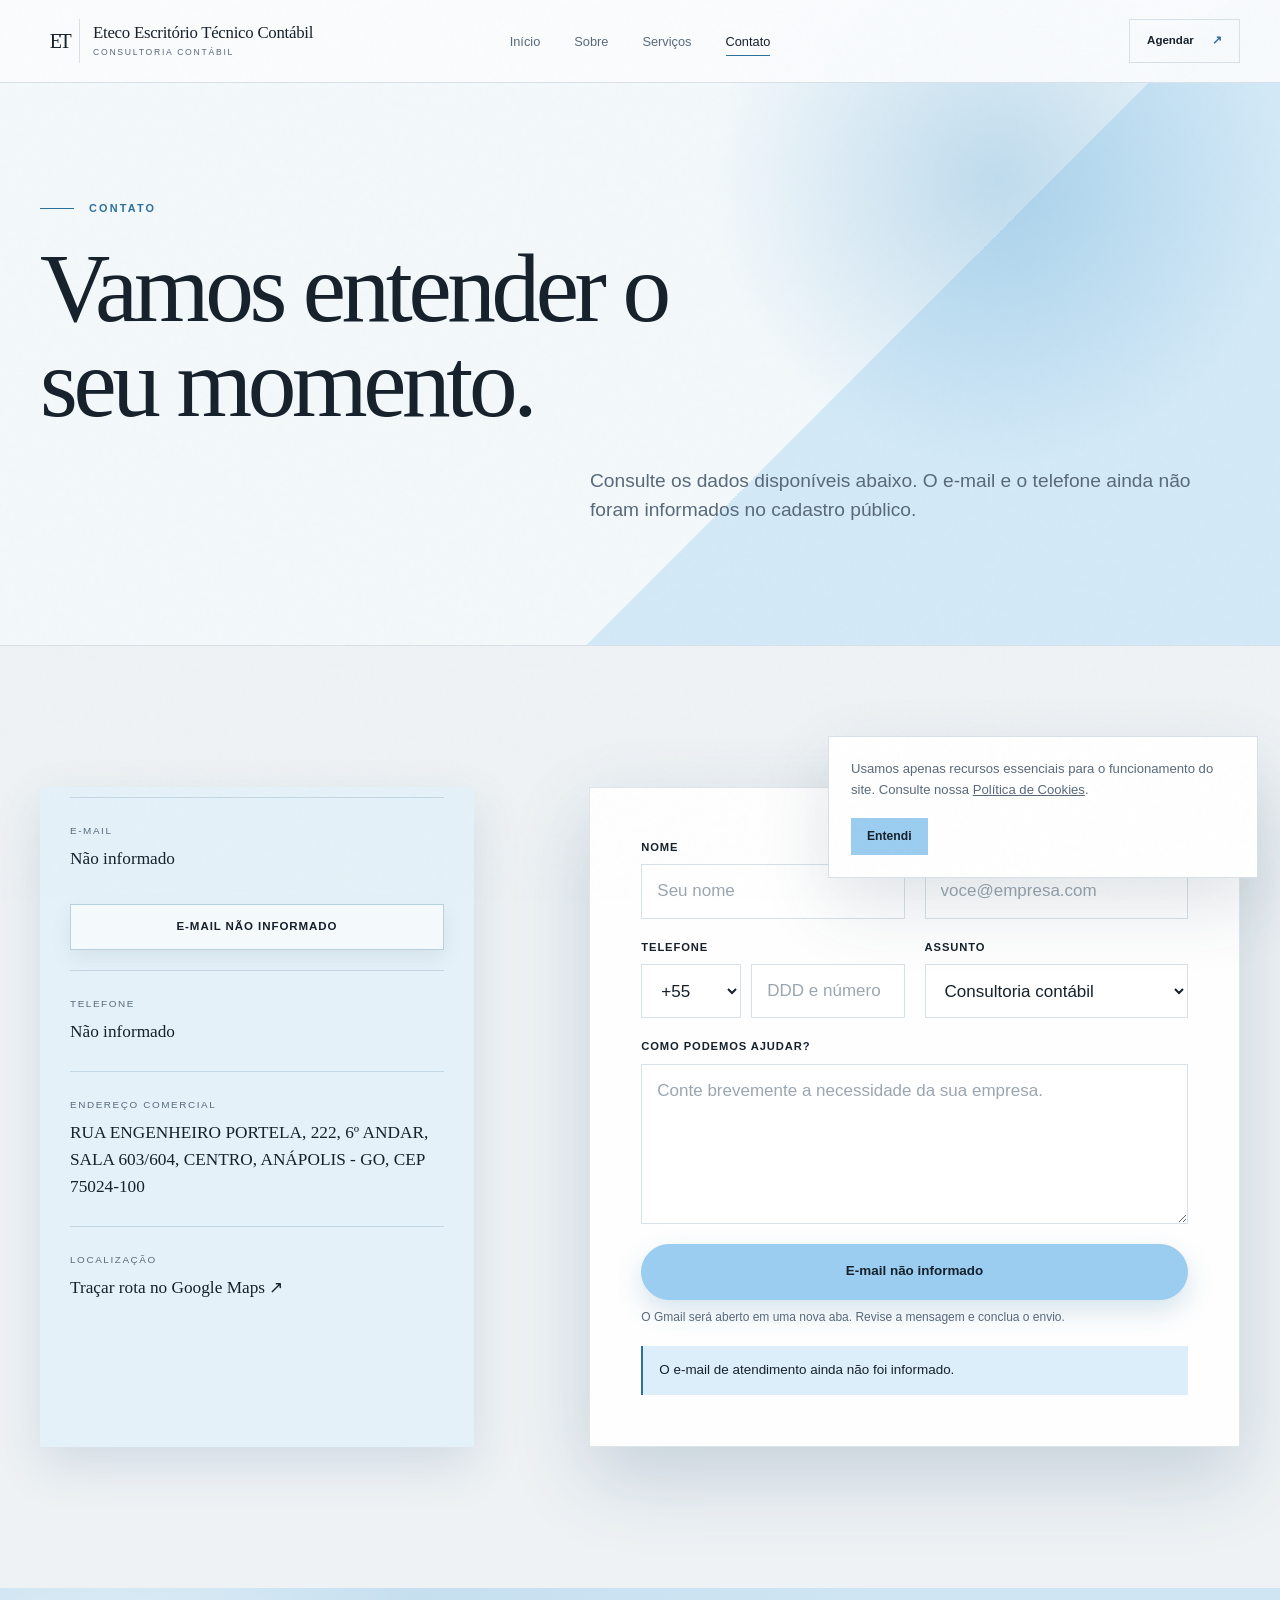
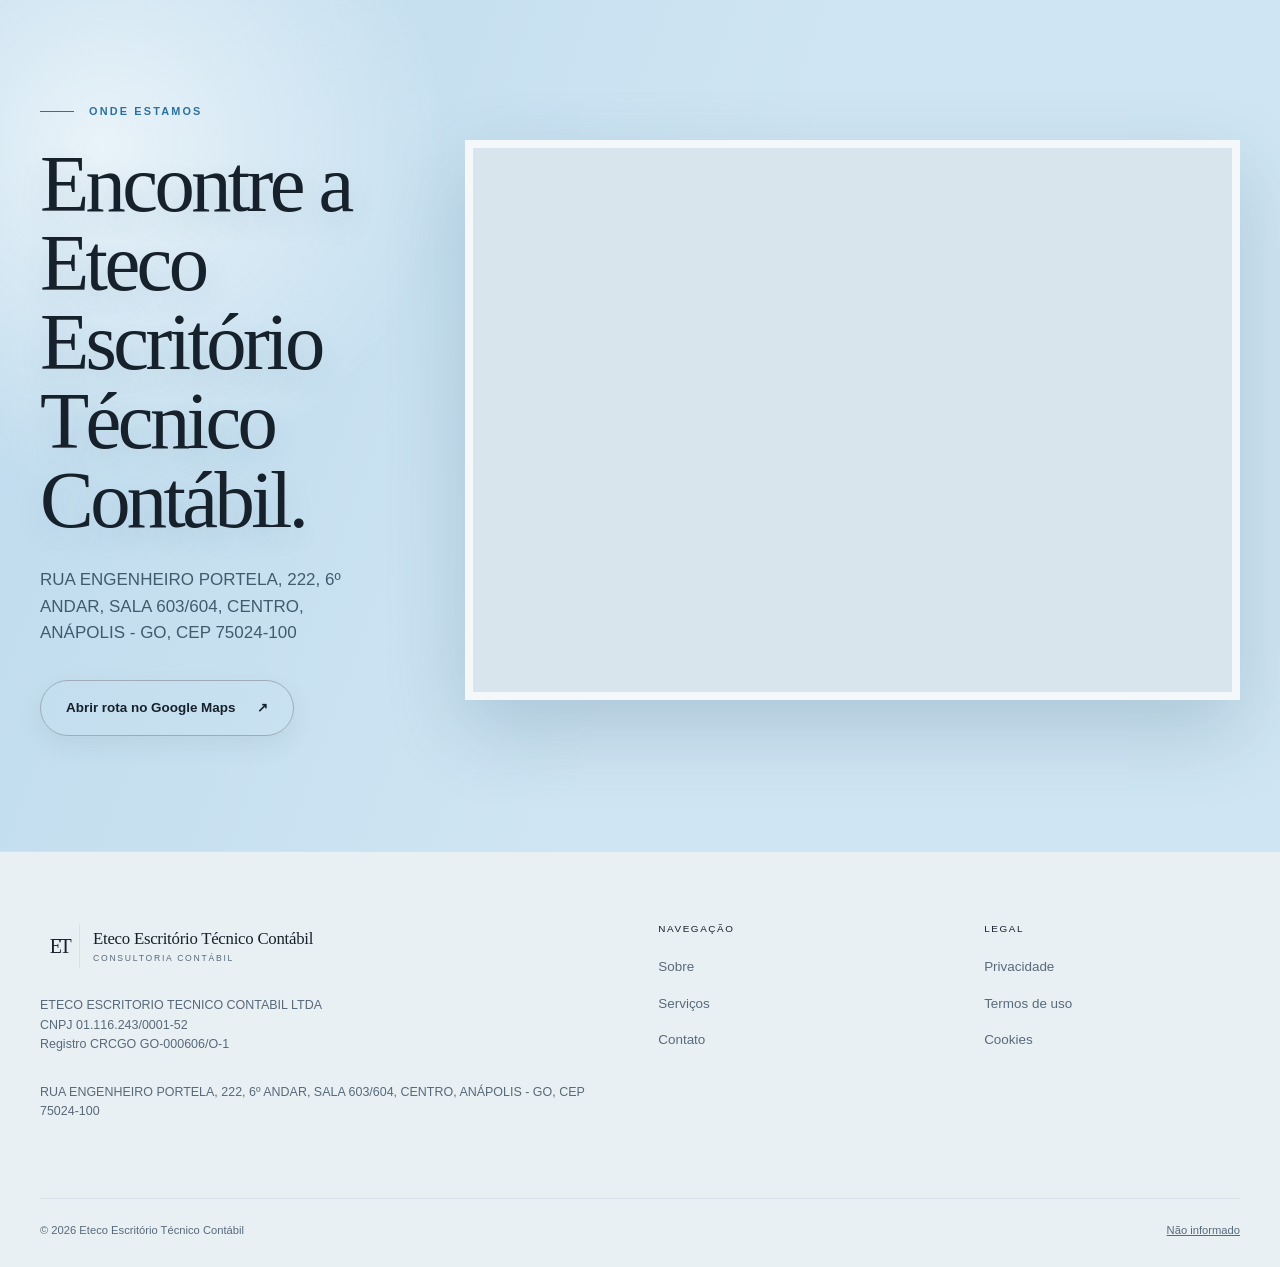
==== contato.html @ cec4b558 "Personaliza site para Eteco Escritorio Tecnico Contabil" ====
<!doctype html>
<html lang="pt-BR">
  <head>
    <meta charset="utf-8" />
    <meta name="viewport" content="width=device-width, initial-scale=1" />
    <meta
      name="description"
      content="Consulte os dados de contato da Eteco Escritório Técnico Contábil."
    />
    <meta name="theme-color" content="#f7f9fb" />
    <title>Contato | Eteco Escritório Técnico Contábil</title>
    <link rel="icon" href="assets/img/favicon.svg" type="image/svg+xml" />
    <link rel="stylesheet" href="assets/css/style.css" />
  </head>
  <body class="contact-page">
    <a class="skip-link" href="#conteudo">Ir para o conteúdo</a>
    <header class="site-header">
      <div class="wrap header-inner">
        <a
          class="brand"
          href="index.html"
          aria-label="ET Eteco Escritório Técnico Contábil, página inicial"
          ><span class="brand-mark" aria-hidden="true">ET</span
          ><span class="brand-copy"
            ><strong>Eteco Escritório Técnico Contábil</strong
            ><span>Consultoria contábil</span></span
          ></a
        ><button
          class="nav-toggle"
          type="button"
          data-nav-toggle
          aria-expanded="false"
          aria-controls="site-nav"
        >
          Menu
        </button>
        <nav
          class="site-nav"
          id="site-nav"
          data-nav-menu
          aria-label="Navegação principal"
        >
          <ul>
            <li><a href="index.html">Início</a></li>
            <li><a href="sobre.html">Sobre</a></li>
            <li><a href="servicos.html">Serviços</a></li>
            <li><a href="contato.html" aria-current="page">Contato</a></li>
          </ul>
        </nav>
        <a
          class="header-contact"
          data-company-href="mailto"
          href="contato.html"
          >Agendar <span>↗</span></a
        >
      </div>
    </header>
    <main id="conteudo">
      <section class="page-hero">
        <div class="wrap">
          <p class="kicker hero-reveal">Contato</p>
          <h1 class="hero-reveal">Vamos entender o seu momento.</h1>
          <p class="lede hero-reveal">
            Consulte os dados disponíveis abaixo. O e-mail e o telefone ainda
            não foram informados no cadastro público.
          </p>
        </div>
      </section>
      <section class="section">
        <div class="wrap contact-layout">
          <div class="contact-direct" data-reveal>
            <a
              data-company-href="mailto"
              href="contato.html"
              target="_blank"
              rel="noopener"
              ><small>E-mail</small
              ><strong data-company="contato.emailExibicao"
                >Não informado</strong
              ></a
            >
            <button class="contact-copy-button" type="button" data-copy-email>
              Copiar endereço de e-mail
            </button>
            <a data-company-href="tel" href="contato.html"
              ><small>Telefone</small
              ><strong data-company="contato.telefone"
                >Não informado</strong
              ></a
            >
            <address>
              <small>Endereço comercial</small
              ><strong data-company="endereco.completo"
                >RUA ENGENHEIRO PORTELA, 222, 6º ANDAR, SALA 603/604,
                CENTRO, ANÁPOLIS - GO, CEP 75024-100</strong
              >
            </address>
            <a data-company-href="maps" href="#" target="_blank" rel="noopener"
              ><small>Localização</small
              ><strong>Traçar rota no Google Maps ↗</strong></a
            >
          </div>
          <form class="contact-form" data-contact-form data-reveal>
            <div class="form-field">
              <label for="nome">Nome</label
              ><input
                id="nome"
                name="nome"
                type="text"
                autocomplete="name"
                placeholder="Seu nome"
                required
              />
            </div>
            <div class="form-field">
              <label for="email">E-mail</label
              ><input
                id="email"
                name="email"
                type="email"
                autocomplete="email"
                placeholder="voce@empresa.com"
                required
              />
            </div>
            <div class="form-field">
              <label for="telefone">Telefone</label>
              <div class="phone-field">
                <select id="codigo" name="codigo" aria-label="Código do país">
                  <option value="+55" selected>+55</option></select
                ><input
                  id="telefone"
                  name="telefone"
                  type="tel"
                  autocomplete="tel"
                  inputmode="tel"
                  placeholder="DDD e número"
                  required
                />
              </div>
            </div>
            <div class="form-field">
              <label for="assunto">Assunto</label
              ><select id="assunto" name="assunto">
                <option>Consultoria contábil</option>
                <option>Planejamento tributário</option>
                <option>Departamento pessoal</option>
                <option>Consultoria empresarial</option>
                <option>Outro assunto</option>
              </select>
            </div>
            <div class="form-field form-field--wide">
              <label for="mensagem">Como podemos ajudar?</label
              ><textarea
                id="mensagem"
                name="mensagem"
                placeholder="Conte brevemente a necessidade da sua empresa."
                required
              ></textarea>
            </div>
            <div class="form-field form-field--wide">
              <button class="button" type="submit">
                Preparar mensagem no Gmail <span aria-hidden="true">↗</span>
              </button>
              <p class="form-note">
                O Gmail será aberto em uma nova aba. Revise a mensagem e conclua
                o envio.
              </p>
            </div>
            <p class="form-status" data-form-status hidden></p>
          </form>
        </div>
      </section>
      <section
        class="contact-map-section color-reveal-section"
        aria-labelledby="map-title"
      >
        <span class="section-wash" aria-hidden="true"></span>
        <div class="wrap contact-map-grid">
          <div class="contact-map-copy" data-reveal>
            <p class="kicker">Onde estamos</p>
            <h2 id="map-title">Encontre a Eteco Escritório Técnico Contábil.</h2>
            <address data-company="endereco.completo">
              RUA ENGENHEIRO PORTELA, 222, 6º ANDAR, SALA 603/604,
              CENTRO, ANÁPOLIS - GO, CEP 75024-100
            </address>
            <a
              class="button button--ghost"
              data-company-href="maps"
              href="https://www.google.com/maps/search/?api=1&amp;query=RUA%20ENGENHEIRO%20PORTELA%20222%20ANAPOLIS%20GO"
              target="_blank"
              rel="noopener"
              >Abrir rota no Google Maps <span aria-hidden="true">↗</span></a
            >
          </div>
          <div class="contact-map-frame" data-reveal>
            <iframe
              data-company-map
              title="Mapa da localização da Eteco Escritório Técnico Contábil em Anápolis, Goiás"
              src="https://maps.google.com/maps?q=RUA%20ENGENHEIRO%20PORTELA%20222%206%20ANDAR%20SALA%20603%20604%20CENTRO%20ANAPOLIS%20GO%2075024-100&amp;t=&amp;z=16&amp;ie=UTF8&amp;iwloc=&amp;output=embed"
              loading="lazy"
              referrerpolicy="no-referrer-when-downgrade"
              allowfullscreen
            ></iframe>
          </div>
        </div>
      </section>
    </main>
    <footer class="site-footer">
      <div class="wrap">
        <div class="footer-grid">
          <div class="footer-brand">
            <a class="brand" href="index.html"
              ><span class="brand-mark" aria-hidden="true">ET</span
              ><span class="brand-copy"
                ><strong>Eteco Escritório Técnico Contábil</strong
                ><span>Consultoria contábil</span></span
              ></a
            >
            <p>
              <span data-company="razaoSocial"
                >ETECO ESCRITORIO TECNICO CONTABIL LTDA</span
              ><br />CNPJ <span data-company="cnpj">01.116.243/0001-52</span><br />
              Registro CRCGO
              <span data-company="registroCrcgo">GO-000606/O-1</span>
            </p>
            <p class="small" data-company="endereco.completo">
              RUA ENGENHEIRO PORTELA, 222, 6º ANDAR, SALA 603/604,
              CENTRO, ANÁPOLIS - GO, CEP 75024-100
            </p>
          </div>
          <div class="footer-col">
            <h2>Navegação</h2>
            <ul>
              <li><a href="sobre.html">Sobre</a></li>
              <li><a href="servicos.html">Serviços</a></li>
              <li><a href="contato.html">Contato</a></li>
            </ul>
          </div>
          <div class="footer-col">
            <h2>Legal</h2>
            <ul>
              <li><a href="privacidade.html">Privacidade</a></li>
              <li><a href="termos.html">Termos de uso</a></li>
              <li><a href="cookies.html">Cookies</a></li>
            </ul>
          </div>
        </div>
        <div class="footer-bottom">
          <span>© <span data-current-year>2026</span> Eteco Escritório Técnico Contábil</span
          ><a
            data-company-href="mailto"
            href="contato.html"
            data-company="contato.emailExibicao"
            >Não informado</a
          >
        </div>
      </div>
    </footer>
    <aside
      class="cookie-notice"
      data-cookie-notice
      role="status"
      aria-live="polite"
    >
      <p>
        Usamos apenas recursos essenciais para o funcionamento do site. Consulte
        nossa <a href="cookies.html">Política de Cookies</a>.
      </p>
      <button type="button" data-cookie-dismiss>Entendi</button>
    </aside>
    <script defer src="assets/js/company-data.js"></script>
    <script defer src="assets/js/main.js"></script>
  </body>
</html>
---- assets/css/style.css ----
:root {
  color-scheme: light;
  --ink: #16212c;
  --muted: #58697a;
  --bg: #fbfcfd;
  --surface: #f2f5f7;
  --surface-2: #e9eff3;
  --line: #d8e1e7;
  --blue: #9bcdf0;
  --blue-soft: #dceef9;
  --blue-deep: #2c709e;
  --header: rgba(251, 252, 253, 0.9);
  --shadow: rgba(39, 69, 91, 0.14);
  --shadow-soft: 0 18px 46px rgba(40, 82, 111, .14);
  --shadow-deep: 0 30px 75px rgba(35, 78, 108, .2);
  --serif: Georgia, "Times New Roman", serif;
  --sans: "Aptos", "Segoe UI", Helvetica, Arial, sans-serif;
  --max: 1380px;
  --ease: cubic-bezier(0.16, 1, 0.3, 1);
}

* { box-sizing: border-box; }
html { scroll-behavior: smooth; }
body { margin: 0; color: var(--ink); background: var(--bg); font-family: var(--sans); font-size: 17px; line-height: 1.55; -webkit-font-smoothing: antialiased; }
body::before { content: ""; position: fixed; inset: 0; z-index: 100; opacity: .018; pointer-events: none; background-image: url("data:image/svg+xml,%3Csvg viewBox='0 0 180 180' xmlns='http://www.w3.org/2000/svg'%3E%3Cfilter id='n'%3E%3CfeTurbulence type='fractalNoise' baseFrequency='.82' numOctaves='3' stitchTiles='stitchTiles'/%3E%3C/filter%3E%3Crect width='100%25' height='100%25' filter='url(%23n)'/%3E%3C/svg%3E"); }
a { color: inherit; }
img { display: block; width: 100%; }
button, input, textarea, select { font: inherit; }
button, a { -webkit-tap-highlight-color: transparent; }
:focus-visible { outline: 3px solid var(--blue-deep); outline-offset: 4px; }
::selection { color: var(--ink); background: var(--blue); }
.skip-link { position: fixed; top: 8px; left: 8px; z-index: 200; padding: 10px 14px; background: var(--blue); transform: translateY(-160%); }
.skip-link:focus { transform: translateY(0); }
.wrap { width: min(calc(100% - 80px), var(--max)); margin-inline: auto; }
.section { padding: clamp(100px, 11vw, 180px) 0; }
.section--compact { padding: clamp(68px, 8vw, 116px) 0; }
.section--surface { background: var(--surface); }
.section--line { border-top: 1px solid var(--line); }
.mono { font-family: "Cascadia Mono", Consolas, monospace; }
.small { color: var(--muted); font-size: .84rem; }
h1, h2, h3, p { margin-top: 0; }
h1, h2, h3 { line-height: .98; letter-spacing: -.045em; }
h1 { margin-bottom: 0; font-size: clamp(3.8rem, 7.6vw, 8.5rem); font-weight: 480; }
h2 { margin-bottom: 28px; font-size: clamp(3rem, 6.3vw, 7rem); font-weight: 470; }
h3 { margin-bottom: 14px; font-size: clamp(1.5rem, 2.4vw, 2.5rem); font-weight: 500; }
h1 em, h2 em { color: var(--blue-deep); font-family: var(--serif); font-weight: 400; }
.lede { max-width: 650px; color: var(--muted); font-size: clamp(1.08rem, 1.5vw, 1.34rem); }
.kicker { display: flex; gap: 15px; align-items: center; margin: 0 0 24px; color: var(--blue-deep); font-size: .68rem; font-weight: 700; letter-spacing: .2em; text-transform: uppercase; }
.kicker::before { content: ""; width: 34px; height: 1px; background: currentColor; }
.text-link { display: inline-flex; gap: 24px; align-items: center; padding-bottom: 6px; border-bottom: 1px solid var(--ink); font-size: .78rem; font-weight: 700; letter-spacing: .08em; text-decoration: none; text-transform: uppercase; }
.text-link span { color: var(--blue-deep); transition: transform .35s var(--ease); }
.text-link:hover span { transform: translateX(6px); }

.site-header { position: fixed; inset: 0 0 auto; z-index: 50; border-bottom: 1px solid var(--line); background: var(--header); backdrop-filter: blur(18px) saturate(140%); -webkit-backdrop-filter: blur(18px) saturate(140%); }
.header-inner { display: grid; grid-template-columns: 1fr auto 1fr; align-items: center; min-height: 82px; }
.brand { display: inline-flex; gap: 13px; align-items: center; width: max-content; text-decoration: none; }
.brand-mark { display: grid; width: 40px; height: 44px; place-items: center; border-right: 1px solid var(--line); color: var(--ink); font-family: var(--serif); font-size: 1.25rem; letter-spacing: -.12em; }
.brand-copy { display: grid; line-height: 1; }
.brand-copy strong { font-family: var(--serif); font-size: 1.05rem; font-weight: 500; letter-spacing: -.015em; }
.brand-copy span { margin-top: 6px; color: var(--muted); font-size: .54rem; letter-spacing: .2em; text-transform: uppercase; }
.site-nav ul { display: flex; gap: 34px; margin: 0; padding: 0; list-style: none; }
.site-nav a { position: relative; padding: 10px 0; color: var(--muted); font-size: .8rem; text-decoration: none; }
.site-nav a::after { content: ""; position: absolute; inset: auto 0 3px; height: 1px; background: var(--blue-deep); transform: scaleX(0); transform-origin: left; transition: transform .35s var(--ease); }
.site-nav a:hover, .site-nav a[aria-current="page"] { color: var(--ink); }
.site-nav a:hover::after, .site-nav a[aria-current="page"]::after { transform: scaleX(1); }
.header-contact { justify-self: end; padding: 12px 17px; border: 1px solid var(--line); font-size: .72rem; font-weight: 700; text-decoration: none; transition: border-color .3s var(--ease), background .3s var(--ease); }
.header-contact:hover { border-color: var(--blue-deep); background: var(--blue-soft); }
.header-contact span { margin-left: 15px; color: var(--blue-deep); }
.nav-toggle { display: none; color: var(--ink); border: 0; background: transparent; }

.button-row, .contact-banner-actions { display: flex; flex-wrap: wrap; gap: 12px; align-items: center; margin-top: 34px; }
.button { display: inline-flex; gap: 22px; align-items: center; justify-content: center; min-height: 56px; padding: 14px 25px; color: var(--ink); border: 1px solid var(--blue); border-radius: 999px; background: var(--blue); box-shadow: 0 11px 27px rgba(52, 123, 169, .2); font-size: .84rem; font-weight: 700; text-decoration: none; transition: transform .3s var(--ease), box-shadow .3s var(--ease), background .3s var(--ease); }
.button:hover { transform: translateY(-3px); box-shadow: 0 20px 44px rgba(45, 112, 157, .27); }
.button:active { transform: translateY(1px); }
.button--ghost { border-color: #9facb8; background: transparent; }
.button--ghost { box-shadow: 0 10px 25px rgba(46, 76, 96, .08); }
.button--ghost:hover { background: #fff; box-shadow: 0 16px 34px rgba(46, 76, 96, .12); }

.home-hero { min-height: 100svh; overflow: hidden; padding: 150px 0 0; background: linear-gradient(135deg, #fff 0 72%, #eef5f9 72%); }
.hero-top { display: grid; grid-template-columns: minmax(0, 1.55fr) minmax(260px, .45fr); gap: 70px; align-items: end; padding-bottom: 64px; }
.hero-copy h1 { max-width: 11ch; }
.hero-summary { max-width: 390px; padding: 0 0 12px 32px; border-left: 1px solid var(--line); }
.hero-summary p { margin-bottom: 28px; color: var(--muted); }
.hero-frame { position: relative; width: calc(100% - 80px); height: min(48vw, 640px); min-height: 430px; margin: 0 auto; overflow: hidden; transform-origin: center top; }
.hero-frame::after { content: ""; position: absolute; inset: 0; background: linear-gradient(180deg, transparent 65%, rgba(13, 31, 43, .34)); }
.hero-media { height: 100%; object-fit: cover; object-position: center 47%; filter: saturate(.65) contrast(.98) brightness(1.04); }
.hero-frame-label { position: absolute; inset: auto 35px 28px; z-index: 2; display: flex; justify-content: space-between; color: white; font-size: .64rem; font-weight: 700; letter-spacing: .18em; text-transform: uppercase; }

.statement { position: relative; min-height: 100svh; overflow: hidden; display: flex; align-items: center; }
.statement-grid { display: grid; grid-template-columns: 130px minmax(0, 1fr); }
.section-number { color: var(--muted); font-size: .68rem; letter-spacing: .14em; }
.statement-copy { position: relative; z-index: 2; }
.statement-copy h2 { max-width: 12ch; }
.statement-detail { display: grid; grid-template-columns: 1fr auto; gap: 60px; align-items: end; max-width: 820px; margin: 60px 0 0 auto; }
.statement-detail p { max-width: 480px; margin: 0; color: var(--muted); }
.statement-orbit { position: absolute; top: 50%; left: 52%; width: min(70vw, 960px); aspect-ratio: 1; border: 1px solid rgba(122, 179, 217, .2); border-radius: 50%; transform: translate(-50%, -50%); }
.statement-orbit::before, .statement-orbit::after, .statement-orbit span { content: ""; position: absolute; border: 1px solid rgba(122, 179, 217, .16); border-radius: 50%; }
.statement-orbit::before { inset: 13%; }
.statement-orbit::after { inset: 30%; }
.statement-orbit span:first-child { inset: 45% -10% 45%; border-radius: 0; border-width: 1px 0 0; }
.statement-orbit span:last-child { inset: -10% 50% -10%; border-radius: 0; border-width: 0 0 0 1px; }

.services-stage { min-height: 100svh; padding: clamp(100px, 10vw, 150px) 0; overflow: hidden; border-block: 1px solid var(--line); background: var(--surface); }
.services-heading { display: grid; grid-template-columns: 1fr 430px; gap: 60px; align-items: end; margin-bottom: 74px; }
.services-heading h2 { margin: 0; }
.services-heading > p { margin: 0; color: var(--muted); }
.services-composition { display: grid; grid-template-columns: minmax(260px, .8fr) minmax(320px, 1.05fr) minmax(260px, .75fr); min-height: 590px; border-block: 1px solid var(--line); }
.service-names { display: grid; margin: 0; padding: 0; list-style: none; }
.service-names li { display: grid; }
.service-name { display: grid; grid-template-columns: 42px 1fr; gap: 18px; align-items: center; padding: 20px 24px 20px 0; color: var(--muted); border: 0; border-bottom: 1px solid var(--line); background: transparent; text-align: left; cursor: pointer; transition: color .3s var(--ease), padding-left .3s var(--ease); }
.service-names li:last-child .service-name { border-bottom: 0; }
.service-name span { font-family: "Cascadia Mono", monospace; font-size: .65rem; }
.service-name.is-active { padding-left: 12px; color: var(--ink); font-family: var(--serif); font-size: clamp(1.2rem, 1.8vw, 1.7rem); }
.service-name.is-active span { color: var(--blue-deep); font-family: var(--sans); }
.services-photo { margin: 0; overflow: hidden; }
.services-photo img { height: 100%; object-fit: cover; filter: saturate(.58) brightness(1.06); transition: transform .9s var(--ease), opacity .35s ease; }
.service-panel { display: flex; flex-direction: column; justify-content: end; padding: 50px 0 42px 50px; }
.service-panel .mono { color: var(--blue-deep); font-size: .68rem; letter-spacing: .14em; }
.service-panel h3 { font-family: var(--serif); font-weight: 400; }
.service-panel > p:not(.mono) { max-width: 35ch; color: var(--muted); }
.service-panel .text-link { align-self: start; margin-top: 38px; }

.process { min-height: 1100px; overflow: hidden; background: #f8fafb; }
.process-grid { display: grid; grid-template-columns: .7fr 1.3fr; gap: 7vw; align-items: start; }
.process-copy { position: sticky; top: 150px; }
.process-copy h2 { max-width: 9ch; }
.process-points { display: flex; gap: 12px; flex-wrap: wrap; margin: 42px 0 0; padding: 0; list-style: none; }
.process-points li { padding: 9px 14px; border: 1px solid var(--line); color: var(--muted); font-size: .72rem; letter-spacing: .1em; text-transform: uppercase; }
.document-stack { position: relative; min-height: 800px; padding-top: 50px; perspective: 1400px; }
.document-card { position: absolute; left: 0; width: 100%; min-height: 360px; display: grid; grid-template-columns: 150px 1fr; gap: 30px; padding: 48px; border: 1px solid #d2dce3; background: rgba(255,255,255,.96); box-shadow: 0 30px 60px rgba(43, 72, 91, .12); transform-origin: center top; }
.document-card:nth-child(1) { top: 40px; transform: translateY(0) scale(.92); }
.document-card:nth-child(2) { top: 210px; transform: translateY(0) scale(.96); }
.document-card:nth-child(3) { top: 390px; }
.document-card::after { content: ""; position: absolute; inset: auto 0 0; height: 90px; background: linear-gradient(165deg, transparent 0 25%, var(--blue-soft) 26% 100%); opacity: .58; }
.document-number { position: relative; z-index: 1; color: #86bce0; font-family: var(--serif); font-size: clamp(4.7rem, 8vw, 8rem); line-height: .85; }
.document-card > div { position: relative; z-index: 1; }
.document-card .kicker { margin-bottom: 16px; }
.document-card h3 { font-family: var(--serif); font-size: clamp(2rem, 3.5vw, 3.6rem); font-weight: 400; }
.document-card p:last-child { max-width: 47ch; color: var(--muted); }

.trust { display: grid; grid-template-columns: minmax(420px, .95fr) minmax(560px, 1.05fr); padding: 0; border-block: 1px solid var(--line); }
.trust-visual { position: relative; min-height: 820px; overflow: hidden; }
.trust-visual img { position: absolute; inset: -5% 0; height: 110%; object-fit: cover; filter: saturate(.56) brightness(1.08); }
.trust-visual::after { content: ""; position: absolute; inset: 0; background: linear-gradient(90deg, rgba(226,236,242,.35), transparent); }
.trust-visual > span { position: absolute; top: 80px; left: 55px; z-index: 2; max-width: 14ch; font-family: var(--serif); font-size: 1.25rem; }
.trust-content { display: flex; flex-direction: column; justify-content: center; padding: 85px clamp(50px, 7vw, 110px); }
.trust-rule { display: flex; gap: 30px; align-items: center; margin-bottom: 90px; color: var(--muted); font-size: .63rem; letter-spacing: .18em; text-transform: uppercase; }
.trust-rule::before { content: ""; flex: 1; order: 2; height: 1px; background: var(--line); }
.trust-rule span:last-child { order: 3; }
.trust-content h2 { max-width: 12ch; font-size: clamp(3rem, 5.6vw, 6.4rem); }
.trust-pillars { display: grid; grid-template-columns: 1fr 1fr; margin-top: 42px; border-block: 1px solid var(--line); }
.trust-pillars > div { display: grid; grid-template-columns: 48px 1fr; padding: 24px 16px 24px 0; }
.trust-pillars > div + div { padding-left: 28px; border-left: 1px solid var(--line); }
.pillar-icon { grid-row: 1 / 3; color: var(--blue-deep); font-size: 1.7rem; }
.trust-pillars strong { font-family: var(--serif); font-weight: 400; }
.trust-pillars small { color: var(--muted); font-size: .6rem; letter-spacing: .14em; text-transform: uppercase; }
.trust-identity { grid-column: 1 / -1; display: grid; grid-template-columns: 1.5fr .7fr .6fr; border-top: 1px solid var(--line); }
.trust-identity > div { min-height: 120px; padding: 28px 40px; border-right: 1px solid var(--line); }
.trust-identity > div:last-child { border-right: 0; }
.trust-identity small { display: block; margin-bottom: 9px; color: var(--muted); font-size: .6rem; letter-spacing: .16em; text-transform: uppercase; }
.trust-identity strong { display: block; font-size: .85rem; font-weight: 550; }

.contact-banner { position: relative; min-height: 780px; display: flex; align-items: center; overflow: hidden; }
.contact-banner-inner { position: relative; z-index: 2; }
.contact-banner-inner > div { width: 62%; }
.contact-banner h2 { max-width: 12ch; }
.contact-shape { position: absolute; inset: 0 0 0 55%; background: var(--blue); clip-path: polygon(28% 0, 100% 0, 100% 100%, 0 100%, 22% 58%, 0 42%); }
.contact-shape span { position: absolute; top: 40%; left: 42%; color: rgba(22,33,44,.58); font-size: .68rem; line-height: 2; letter-spacing: .22em; text-transform: uppercase; }

.page-hero { padding: 200px 0 120px; border-bottom: 1px solid var(--line); background: radial-gradient(circle at 82% 24%, rgba(115,184,226,.34), transparent 28%), linear-gradient(135deg, #f8fbfd 0 68%, #d9edf9 68%); }
.page-hero h1 { max-width: 13ch; font-family: var(--serif); font-weight: 400; }
.page-hero .lede { margin: 34px 0 0 auto; }
.page-grid { display: grid; grid-template-columns: .55fr 1.45fr; gap: clamp(60px, 10vw, 150px); }
.page-aside { color: var(--muted); }
.page-aside p { position: sticky; top: 120px; font-size: .68rem; letter-spacing: .18em; text-transform: uppercase; }
.editorial-grid { display: grid; grid-template-columns: .88fr 1.12fr; gap: clamp(50px, 8vw, 120px); align-items: center; }
.editorial-grid--reverse { grid-template-columns: 1.12fr .88fr; }
.editorial-copy { max-width: 620px; }
.editorial-copy h2 { font-family: var(--serif); font-weight: 400; }
.editorial-media { position: relative; min-height: 650px; margin: 0; overflow: hidden; box-shadow: var(--shadow-deep); }
.editorial-media img { position: absolute; inset: -5% 0; height: 110%; object-fit: cover; filter: saturate(.55) brightness(1.05); }
.quote-line { max-width: 25ch; margin: 40px 0 0; padding-left: 22px; border-left: 2px solid var(--blue); font-family: var(--serif); font-size: 1.2rem; }
.method-header { max-width: 780px; margin-bottom: 64px; }
.method-header h2 { font-family: var(--serif); font-weight: 400; }
.method-grid { display: grid; grid-template-columns: 1.2fr .9fr 1fr; gap: 1px; background: var(--line); border: 1px solid var(--line); }
.method-item { min-height: 380px; padding: 36px; background: var(--bg); }
.method-item:nth-child(2) { transform: translateY(44px); }
.method-item:nth-child(3) { transform: translateY(88px); }
.method-item .mono { display: block; margin-bottom: 110px; color: var(--blue-deep); font-size: .7rem; }
.method-item h3 { font-family: var(--serif); font-weight: 400; }
.method-item p { color: var(--muted); }
.value-list { margin-top: 42px; }
.value-item { display: grid; grid-template-columns: 44px 1fr; gap: 20px; padding: 25px 0; border-top: 1px solid var(--line); }
.value-item:last-child { border-bottom: 1px solid var(--line); }
.value-item .mono { color: var(--blue-deep); font-size: .7rem; }
.value-item h3 { margin-bottom: 7px; font-family: var(--serif); font-size: 1.25rem; font-weight: 400; }
.value-item p { margin: 0; color: var(--muted); }
.prose { max-width: 820px; }
.prose h2 { max-width: 18ch; margin: 70px 0 20px; font-family: var(--serif); font-size: clamp(2rem, 3.4vw, 3.8rem); font-weight: 400; }
.prose h2:first-child { margin-top: 0; }
.prose h3 { margin-top: 38px; font-size: 1.2rem; }
.prose p, .prose li { color: var(--muted); }
.prose a { color: var(--ink); text-decoration-color: var(--blue-deep); text-underline-offset: 4px; }
.prose ul { padding-left: 20px; }
.service-detail-grid { display: grid; grid-template-columns: repeat(2, 1fr); gap: 1px; border: 1px solid var(--line); background: var(--line); }
.service-detail { min-height: 370px; padding: 42px; background: var(--bg); }
.service-detail h2 { max-width: 14ch; font-family: var(--serif); font-size: clamp(2rem, 3.4vw, 3.8rem); font-weight: 400; }
.service-detail p { color: var(--muted); }
.contact-layout { display: grid; grid-template-columns: .8fr 1.2fr; gap: clamp(50px, 9vw, 120px); }
.contact-direct { display: grid; align-content: start; padding: 10px 30px; background: #e5f1f8; box-shadow: var(--shadow-soft); }
.contact-direct a, .contact-direct address { display: block; padding: 25px 0; border-top: 1px solid rgba(64,112,143,.2); font-style: normal; text-decoration: none; }
.contact-direct small { display: block; margin-bottom: 8px; color: var(--muted); font-size: .62rem; letter-spacing: .16em; text-transform: uppercase; }
.contact-direct strong { font-family: var(--serif); font-size: 1.08rem; font-weight: 400; }
.contact-form { display: grid; grid-template-columns: repeat(2, 1fr); gap: 20px; padding: clamp(28px, 4vw, 54px); border: 1px solid rgba(75,119,148,.18); background: rgba(255,255,255,.92); box-shadow: var(--shadow-deep); }
.form-field { display: grid; gap: 8px; }
.form-field--wide { grid-column: 1 / -1; }
.form-field label { font-size: .7rem; font-weight: 700; letter-spacing: .08em; text-transform: uppercase; }
.form-field input, .form-field select, .form-field textarea { width: 100%; min-height: 54px; padding: 13px 15px; color: var(--ink); border: 1px solid var(--line); border-radius: 0; background: #fff; }
.form-field textarea { min-height: 160px; resize: vertical; }
.form-field input::placeholder, .form-field textarea::placeholder { color: #9aa6b0; }
.phone-field { display: grid; grid-template-columns: 100px 1fr; gap: 10px; }
.form-note { margin: 0; color: var(--muted); font-size: .75rem; }
.form-status { grid-column: 1 / -1; margin: 0; padding: 14px 16px; border-left: 2px solid var(--blue-deep); background: var(--blue-soft); font-size: .84rem; }

.site-footer { padding: 72px 0 28px; border-top: 1px solid var(--line); background: #e9f0f4; }
.footer-grid { display: grid; grid-template-columns: 1.5fr .7fr .7fr; gap: 70px; }
.footer-brand { max-width: 560px; }
.footer-brand p { margin-top: 28px; color: var(--muted); font-size: .78rem; }
.footer-col h2 { margin-bottom: 19px; font-family: var(--sans); font-size: .62rem; letter-spacing: .16em; text-transform: uppercase; }
.footer-col ul { display: grid; gap: 10px; margin: 0; padding: 0; list-style: none; }
.footer-col a { color: var(--muted); font-size: .84rem; text-decoration: none; }
.footer-col a:hover { color: var(--blue-deep); }
.footer-bottom { display: flex; gap: 30px; justify-content: space-between; margin-top: 64px; padding-top: 23px; border-top: 1px solid var(--line); color: var(--muted); font-size: .7rem; }
.cookie-notice { position: fixed; right: 22px; bottom: 22px; z-index: 60; display: grid; width: min(430px, calc(100% - 44px)); gap: 18px; padding: 22px; border: 1px solid var(--line); background: white; box-shadow: 0 28px 70px var(--shadow); opacity: 0; pointer-events: none; transform: translateY(24px); transition: opacity .45s var(--ease), transform .45s var(--ease); }
.cookie-notice.is-visible { opacity: 1; pointer-events: auto; transform: translateY(0); }
.cookie-notice p { margin: 0; color: var(--muted); font-size: .82rem; }
.cookie-notice button { justify-self: start; padding: 9px 16px; color: var(--ink); border: 0; background: var(--blue); font-size: .76rem; font-weight: 700; cursor: pointer; }

@media (max-width: 1050px) {
  .wrap { width: min(calc(100% - 48px), var(--max)); }
  .hero-frame { width: calc(100% - 48px); }
  .services-composition { grid-template-columns: .75fr 1fr; }
  .service-panel { grid-column: 1 / -1; padding: 34px 0; border-top: 1px solid var(--line); }
  .service-panel > p:not(.mono) { max-width: 55ch; }
  .trust { grid-template-columns: .85fr 1.15fr; }
  .trust-content { padding-inline: 50px; }
}

@media (max-width: 800px) {
  .wrap { width: min(calc(100% - 32px), var(--max)); }
  .header-inner { grid-template-columns: 1fr auto; min-height: 72px; }
  .brand-copy span, .header-contact { display: none; }
  .nav-toggle { display: block; min-height: 44px; padding: 8px 0 8px 16px; }
  .site-nav { position: fixed; inset: 72px 0 auto; padding: 24px 16px 34px; border-bottom: 1px solid var(--line); background: var(--bg); opacity: 0; pointer-events: none; transform: translateY(-14px); transition: opacity .3s var(--ease), transform .3s var(--ease); }
  .site-nav.is-open { opacity: 1; pointer-events: auto; transform: translateY(0); }
  .site-nav ul { display: grid; gap: 3px; }
  .site-nav a { display: block; padding: 12px 0; font-family: var(--serif); font-size: 1.25rem; }
  body.menu-open { overflow: hidden; }
  .home-hero { padding-top: 120px; }
  .hero-top, .services-heading, .process-grid, .editorial-grid, .editorial-grid--reverse, .page-grid, .contact-layout { grid-template-columns: 1fr; }
  .contact-map-grid { grid-template-columns: 1fr; }
  .contact-map-copy h2 { max-width: 12ch; }
  .contact-map-frame { min-height: 460px; }
  .hero-top { gap: 34px; }
  .hero-summary { padding-left: 0; border-left: 0; }
  .hero-frame { width: calc(100% - 32px); height: 55svh; min-height: 420px; }
  .statement-grid { grid-template-columns: 1fr; gap: 30px; }
  .statement-detail { grid-template-columns: 1fr; gap: 30px; margin-top: 35px; }
  .services-heading { gap: 25px; }
  .services-composition { grid-template-columns: 1fr; }
  .service-names { order: 2; }
  .services-photo { min-height: 500px; }
  .service-panel { order: 3; }
  .process { min-height: auto; }
  .process-copy { position: static; }
  .document-stack { min-height: 920px; }
  .trust { grid-template-columns: 1fr; }
  .trust-visual { min-height: 620px; }
  .trust-content { padding: 80px 32px; }
  .trust-rule { margin-bottom: 60px; }
  .trust-identity { grid-template-columns: 1fr; }
  .trust-identity > div { min-height: auto; border-right: 0; border-bottom: 1px solid var(--line); }
  .contact-banner-inner > div { width: 72%; }
  .contact-shape { left: 60%; }
  .page-aside p { position: static; }
  .method-grid { grid-template-columns: 1fr; }
  .method-item, .method-item:nth-child(2), .method-item:nth-child(3) { min-height: auto; transform: none; }
  .method-item .mono { margin-bottom: 60px; }
  .editorial-media { min-height: 540px; }
  .footer-grid { grid-template-columns: 1fr 1fr; }
  .footer-brand { grid-column: 1 / -1; }
}

@media (max-width: 600px) {
  body { font-size: 16px; }
  h1 { font-size: clamp(3.2rem, 15vw, 5rem); }
  h2 { font-size: clamp(2.8rem, 13vw, 4.8rem); }
  .section { padding: 90px 0; }
  .hero-frame-label { inset-inline: 20px; }
  .hero-frame-label span:last-child { display: none; }
  .statement { min-height: 760px; }
  .services-stage { padding-block: 90px; }
  .services-photo { min-height: 430px; }
  .service-name { padding-block: 17px; }
  .document-stack { min-height: 760px; }
  .document-card { min-height: 300px; grid-template-columns: 78px 1fr; gap: 16px; padding: 28px 22px; }
  .document-card:nth-child(1) { top: 30px; }
  .document-card:nth-child(2) { top: 175px; }
  .document-card:nth-child(3) { top: 330px; }
  .document-number { font-size: 4rem; }
  .document-card h3 { font-size: 2rem; }
  .trust-visual { min-height: 470px; }
  .trust-content { padding-inline: 20px; }
  .trust-rule { align-items: flex-start; flex-direction: column; gap: 10px; }
  .trust-rule::before { width: 100%; flex: none; order: initial; }
  .trust-pillars { grid-template-columns: 1fr; }
  .trust-pillars > div + div { padding-left: 0; border-top: 1px solid var(--line); border-left: 0; }
  .contact-banner { min-height: 760px; align-items: flex-start; padding-top: 100px; }
  .contact-banner-inner > div { width: 100%; }
  .contact-shape { inset: 58% 0 0 0; clip-path: polygon(0 22%, 42% 0, 60% 22%, 100% 0, 100% 100%, 0 100%); }
  .contact-shape span { top: 42%; left: 56%; }
  .contact-banner-actions, .button-row { align-items: stretch; flex-direction: column; }
  .button { width: 100%; }
  .page-hero { padding: 150px 0 90px; }
  .service-detail-grid, .contact-form { grid-template-columns: 1fr; }
  .service-detail { min-height: 320px; padding: 30px; }
  .form-field--wide { grid-column: auto; }
  .phone-field { grid-template-columns: 88px 1fr; }
  .contact-direct { padding-inline: 20px; }
  .contact-map-frame { min-height: 390px; border-width: 5px; }
  .footer-grid { grid-template-columns: 1fr; gap: 40px; }
  .footer-brand { grid-column: auto; }
  .footer-bottom { align-items: flex-start; flex-direction: column; }
}

@media (prefers-reduced-motion: reduce) {
  html { scroll-behavior: auto; }
  *, *::before, *::after { scroll-behavior: auto !important; animation-duration: .01ms !important; animation-iteration-count: 1 !important; transition-duration: .01ms !important; }
  [data-parallax], [data-hero-frame], [data-document-card] { transform: none !important; }
  .section-wash { display: none !important; }
}

@media (prefers-reduced-transparency: reduce) { .site-header { background: var(--bg); backdrop-filter: none; -webkit-backdrop-filter: none; } }

/* Homepage art direction: faithful translation of the approved section studies */
.home-page { overflow-x: hidden; background: #fcfdfe; }
.home-page .site-header { background: rgba(252,253,254,.94); }
.home-page .button-sky { border: 0; border-radius: 999px; background: #9ed1f2; padding: 15px 24px; box-shadow: 0 12px 30px rgba(49,124,174,.2); }
.home-page .button-sky:hover { background: #89c5ed; }
.home-page h1, .home-page h2 { text-shadow: 0 14px 34px rgba(47,78,99,.09); }
.color-reveal-section { position: relative; isolation: isolate; }
.section-wash { position: absolute; inset: 0; z-index: 25; display: none; background: #fcfdfe; pointer-events: none; transform-origin: bottom; will-change: transform; }
.has-motion .section-wash { display: block; }
.art-kicker { margin: 0; color: #3b7196; font-size: .7rem; font-weight: 650; letter-spacing: .28em; text-transform: uppercase; }
.art-kicker::before { content: ""; display: inline-block; width: 35px; height: 1px; margin: 0 16px 3px 0; background: currentColor; }
.title-mask { display: block; overflow: hidden; }
.title-mask > span { display: block; }

.art-hero { position: relative; min-height: 1120px; padding: 115px 0 90px; background: #fcfdfe; }
.art-hero-grid { display: grid; grid-template-columns: minmax(0, 1fr) 270px; grid-template-rows: auto auto; column-gap: clamp(50px, 8vw, 150px); }
.art-hero-main { padding-top: 20px; }
.hero-label { margin-bottom: 35px; color: #5a6e7e; font-size: .62rem; letter-spacing: .24em; text-transform: uppercase; }
.hero-label::before { content: ""; display: inline-block; width: 38px; height: 1px; margin: 0 16px 3px 0; background: #79b9e2; }
.art-hero h1 { max-width: none; font-family: var(--sans); font-size: clamp(4.7rem, 6.2vw, 6rem); font-weight: 450; line-height: .95; letter-spacing: -.065em; }
.art-hero h1 .title-mask + .title-mask { margin-top: 8px; }
.art-hero h1 b { color: #2c7fb7; font-weight: 520; }
.art-hero-lede { max-width: 600px; margin: 40px 0 30px; color: #607180; font-size: clamp(1.25rem, 1.55vw, 1.75rem); line-height: 1.3; }
.button--sky { border-color: #9ed1f2; background: #9ed1f2; }
.hero-notes { align-self: start; display: grid; grid-template-columns: 1px 1fr; gap: 0 38px; margin-top: 80px; color: #607486; }
.hero-notes .vertical-rule { grid-row: 1 / 4; width: 1px; height: 160px; background: #a5b0b9; }
.hero-notes p { margin: 0; font-size: .63rem; line-height: 1.9; letter-spacing: .25em; text-transform: uppercase; }
.hero-notes i { width: 35px; height: 2px; margin: 25px 0; background: #64afe0; }
.hero-notes span { font-size: .85rem; line-height: 1.45; }
.hero-legal { grid-column: 2; display: flex; gap: 20px; align-items: center; justify-self: end; margin-top: 80px; }
.hero-legal strong { color: #64afe0; font-family: var(--sans); font-size: 2.5rem; font-weight: 400; }
.hero-legal span { padding-left: 20px; border-left: 1px solid #aab5bd; color: #687a89; font-size: .58rem; line-height: 1.65; letter-spacing: .22em; text-transform: uppercase; }
.hero-photo-wrap { position: absolute; right: 0; bottom: 0; width: 92%; height: 500px; display: grid; grid-template-columns: 13% 1fr 11%; align-items: stretch; }
.hero-photo { position: relative; margin: 0; overflow: hidden; box-shadow: 0 28px 70px rgba(36,77,104,.19); }
.hero-photo::after { content: ""; position: absolute; inset: 0; box-shadow: inset 0 0 0 1px rgba(30,51,68,.08); pointer-events: none; }
.hero-photo img { height: 100%; object-fit: cover; }
.hero-photo figcaption { position: absolute; top: 55px; left: 72px; display: grid; color: #132330; font-size: .76rem; letter-spacing: .25em; text-align: center; text-transform: uppercase; }
.hero-photo figcaption span:last-child { margin-top: 16px; font-size: .58rem; }
.hero-photo figcaption span:last-child::before { content: ""; display: inline-block; width: 28px; height: 1px; margin: 0 13px 3px 0; background: currentColor; }
.hero-side-note, .hero-photo-note { display: flex; flex-direction: column; justify-content: flex-end; padding: 0 30px 30px; color: #647889; font-size: .57rem; line-height: 1.8; letter-spacing: .22em; text-transform: uppercase; }
.hero-side-note i, .hero-photo-note::after { content: ""; width: 34px; height: 1px; margin-bottom: 17px; background: #8194a2; }
.hero-photo-note { justify-content: center; gap: 7px; background: #eef5fa; }
.hero-photo-note::after { order: 3; margin: 18px 0 0; background: #5da8d8; }
.scroll-cue { position: absolute; left: 50%; bottom: 16px; z-index: 2; display: flex; flex-direction: column; align-items: center; color: #82909b; font-size: .5rem; letter-spacing: .22em; text-transform: uppercase; transform: translateX(-50%); }
.scroll-cue i { width: 1px; height: 34px; margin-top: 8px; background: #8abedf; transform-origin: top; animation: scroll-line 1.8s var(--ease-out) infinite; }
@keyframes scroll-line { 0% { transform: scaleY(0); } 45% { transform: scaleY(1); } 100% { transform: scaleY(1) translateY(8px); opacity: 0; } }

.manifesto { position: relative; min-height: 100svh; overflow: hidden; padding: 170px clamp(54px, 6vw, 120px) 90px; background: #e8f3fa; }
.manifesto-index { position: absolute; top: 20%; left: 5%; display: grid; padding-left: 22px; border-left: 1px solid #75b5dd; }
.manifesto-index strong { color: #347ba9; font-size: 1.65rem; font-weight: 400; }
.manifesto-index span { color: #617484; font-size: .8rem; }
.manifesto-copy { position: relative; z-index: 2; width: 75%; margin: 0 auto; }
.manifesto h2 { max-width: none; margin: 0; font-family: var(--serif); font-size: clamp(5rem, 8vw, 9rem); font-weight: 400; line-height: .86; letter-spacing: -.065em; text-wrap: balance; }
.manifesto-detail { width: min(510px, 42%); margin: 100px 4% 0 auto; padding-left: 45px; border-left: 1px solid #78b6dc; }
.manifesto-detail p { margin-bottom: 35px; color: #536778; font-size: 1.25rem; }
.manifesto-geometry { position: absolute; left: -7vw; bottom: -15vw; width: 48vw; aspect-ratio: 1; }
.geo-disc { position: absolute; inset: 0; border-radius: 50%; background: radial-gradient(circle at 58% 50%, rgba(158,209,242,.72) 0 38%, rgba(158,209,242,.22) 38% 55%, transparent 55%); }
.geo-line { position: absolute; background: #76b4da; transform-origin: left; }
.geo-line-x { top: 50%; left: 8%; width: 135%; height: 1px; }
.geo-line-y { top: -12%; left: 58%; width: 1px; height: 130%; }
.geo-dot { position: absolute; top: calc(50% - 8px); right: -44%; width: 17px; height: 17px; border-radius: 50%; background: #7dbbe1; }
.manifesto-side { position: absolute; right: 3%; top: 42%; color: #748695; font-size: .58rem; line-height: 2; letter-spacing: .27em; text-transform: uppercase; writing-mode: vertical-rl; transform: rotate(180deg); }
.manifesto-keywords { position: absolute; left: 5%; bottom: 7%; color: #708293; font-size: .58rem; line-height: 2.25; letter-spacing: .26em; text-transform: uppercase; }

.service-showcase { min-height: 100svh; background: #eef2f5; }
.service-screen { position: relative; width: 100%; min-height: 100svh; display: grid; grid-template-columns: 27% 30% 43%; padding: 110px 4% 55px; overflow: hidden; }
.service-counter { position: absolute; top: 19%; left: 4%; display: grid; grid-template-columns: auto 25px auto; gap: 10px; align-items: center; color: #607180; }
.service-counter span { color: #347ba9; }
.service-counter i { width: 25px; height: 1px; background: currentColor; }
.service-counter small { font-size: .7rem; }
.service-counter strong { grid-column: 1 / -1; color: #347ba9; font-size: 1rem; font-weight: 500; letter-spacing: .24em; text-transform: uppercase; }
.service-copy { align-self: center; padding-right: 42px; transform: translateY(48px); }
.service-copy h2 { max-width: 9ch; margin-bottom: 35px; font-family: var(--serif); font-size: clamp(3.3rem, 4.3vw, 5.4rem); font-weight: 400; line-height: .92; }
.service-copy p { max-width: 38ch; color: #647584; }
.service-copy .service-lead { font-family: var(--serif); font-size: 1.18rem; }
.short-rule { display: block; width: 48px; height: 2px; margin: 30px 0; background: #54a2d3; }
.outline-link { display: inline-flex; gap: 65px; align-items: center; margin-top: 25px; padding: 15px 20px; border: 1px solid #4f606d; font-size: .64rem; font-weight: 700; letter-spacing: .22em; text-decoration: none; text-transform: uppercase; }
.service-portrait { position: relative; height: calc(100svh - 165px); margin: 0; overflow: hidden; box-shadow: var(--shadow-deep); }
.service-portrait img { height: 100%; object-fit: cover; }
.service-portrait figcaption { position: absolute; top: 35px; left: 22px; color: #364d5d; font-size: .53rem; letter-spacing: .2em; text-transform: uppercase; writing-mode: vertical-rl; transform: rotate(180deg); }
.service-slices { display: grid; grid-template-columns: repeat(4, 1fr); height: calc(100svh - 220px); align-self: center; margin: 0; padding: 0; list-style: none; }
.service-slices li { display: grid; min-width: 0; }
.service-slice { display: grid; grid-template-rows: auto 85px 1fr; justify-items: start; min-width: 0; padding: 10px 20px; color: #657684; border: 0; border-left: 1px solid #dbe2e7; background: transparent; cursor: pointer; }
.service-slice span { font-size: .76rem; }
.service-slice i { width: 1px; height: 58px; margin-top: 20px; background: currentColor; }
.service-slice strong { align-self: end; justify-self: center; color: inherit; font-family: var(--serif); font-size: clamp(2.25rem, 3.2vw, 4rem); font-weight: 400; line-height: .85; writing-mode: vertical-rl; transform: rotate(180deg); }
.service-slice.is-active { color: #1d2d38; }
.service-slice.is-active span { color: #347ba9; }
.service-slice.is-active i { width: 2px; background: #5aa5d4; }
.service-progress { position: absolute; right: 4%; bottom: 30px; display: flex; gap: 25px; align-items: center; color: #7c8994; font-size: .6rem; letter-spacing: .16em; }
.service-progress > i { display: block; width: 190px; height: 1px; background: #d4dde3; }
.service-progress b { display: block; width: 25%; height: 1px; background: #60a9d7; transform-origin: left; }

.process-showcase { min-height: 100svh; background: #dcecf6; }
.process-screen { position: relative; min-height: 100svh; display: grid; grid-template-columns: 32% 1fr; gap: 4%; align-items: center; padding: 100px 4% 55px; overflow: hidden; }
.process-copy-art { align-self: center; }
.process-copy-art h2 { margin: 36px 0 28px; font-family: var(--serif); font-size: clamp(4rem, 5.7vw, 7rem); font-weight: 400; line-height: .92; }
.process-copy-art > p:not(.art-kicker) { max-width: 400px; color: #607180; }
.process-values { display: grid; gap: 20px; margin-top: 44px; }
.process-values > div { display: grid; grid-template-columns: 45px 1fr; }
.value-glyph { grid-row: 1 / 3; color: #62a9d5; font-size: 1.55rem; }
.process-values strong { font-family: var(--serif); font-weight: 400; }
.process-values small { color: #607180; }
.paper-stage { position: relative; height: 770px; perspective: 1800px; }
.process-paper { position: absolute; left: 0; width: 95%; min-height: 380px; display: grid; grid-template-columns: 150px 1fr 28%; gap: 28px; overflow: hidden; padding: 42px 0 0 42px; border: 1px solid #d6e0e6; background: rgba(255,255,255,.98); box-shadow: 0 28px 65px rgba(41,66,83,.13); transform-origin: center top; }
.paper-3 { top: 0; left: 10%; transform: scale(.91); }
.paper-2 { top: 160px; left: 5%; transform: scale(.955); }
.paper-1 { top: 330px; }
.paper-number { color: #4d91bf; font-family: var(--serif); font-size: clamp(5rem, 7vw, 8rem); line-height: .8; }
.process-paper small { color: #61788a; font-size: .55rem; letter-spacing: .24em; text-transform: uppercase; }
.process-paper h3 { margin: 14px 0; font-family: var(--serif); font-size: clamp(2.3rem, 3.3vw, 4rem); font-weight: 400; }
.process-paper p { color: #607180; }
.process-paper figure { min-height: 338px; margin: -42px 0 0; overflow: hidden; }
.process-paper figure img { height: 100%; object-fit: cover; opacity: .78; }
.process-side-copy { position: absolute; right: 2.5%; top: 16%; color: #607585; font-size: .56rem; line-height: 1.8; letter-spacing: .23em; text-transform: uppercase; writing-mode: vertical-rl; }

.institutional { display: grid; grid-template-columns: 49% 51%; background: #f1f4f6; }
.institutional-photo { position: relative; min-height: 800px; margin: 0; overflow: hidden; }
.institutional-photo img { height: 100%; object-fit: cover; filter: drop-shadow(18px 22px 34px rgba(36,75,101,.14)); }
.institutional-photo figcaption { position: absolute; top: 22%; left: 7%; max-width: 13ch; color: #2b4659; font-family: var(--serif); font-size: 1.05rem; line-height: 1.35; }
.institutional-copy { display: flex; flex-direction: column; justify-content: center; padding: 70px 6vw; }
.institutional-rule { display: flex; gap: 25px; align-items: center; margin-bottom: 70px; color: #5d7181; font-size: .57rem; letter-spacing: .22em; text-transform: uppercase; }
.institutional-rule i { flex: 1; height: 1px; background: #b4c1ca; }
.institutional-copy h2 { max-width: none; font-family: var(--serif); font-size: clamp(3.7rem, 5.1vw, 6.3rem); font-weight: 400; line-height: .9; }
.institutional-copy h2 em { color: #347ba9; }
.institutional-copy > p { max-width: 620px; color: #5e7180; font-family: var(--serif); font-size: 1.25rem; }
.institutional-pillars { display: grid; grid-template-columns: 1fr 1fr; margin: 36px 0; padding: 25px 0; border-block: 1px solid #d8e1e7; }
.institutional-pillars > div { display: grid; grid-template-columns: 50px 1fr; }
.institutional-pillars > div + div { padding-left: 30px; border-left: 1px solid #d8e1e7; }
.institutional-pillars span { grid-row: 1 / 3; color: #5fa7d5; font-size: 1.6rem; }
.institutional-pillars strong { font-family: var(--serif); font-weight: 400; }
.institutional-pillars small { color: #718493; font-size: .54rem; letter-spacing: .2em; text-transform: uppercase; }
.institutional-copy .text-link { align-self: flex-end; }
.institutional-data { grid-column: 1 / -1; display: grid; grid-template-columns: 1.4fr .68fr .68fr .65fr 1fr; border-block: 1px solid #d8e1e7; }
.institutional-data > div { min-width: 0; padding: 24px 34px; border-right: 1px solid #d8e1e7; }
.institutional-data > div:last-child { border-right: 0; }
.institutional-data small { display: block; margin-bottom: 8px; color: #5f7180; font-size: .54rem; letter-spacing: .18em; text-transform: uppercase; }
.institutional-data strong, .institutional-data a { display: block; overflow-wrap: anywhere; font-size: .72rem; font-weight: 550; text-decoration: none; }

.final-cta { position: relative; min-height: 780px; display: flex; align-items: center; overflow: hidden; background: #e9f0f4; }
.final-cta-copy { position: relative; z-index: 2; width: 55%; padding-left: 5%; }
.final-cta-copy h2 { max-width: 13ch; margin: 28px 0; font-family: var(--serif); font-size: clamp(4.2rem, 6vw, 7.4rem); font-weight: 400; line-height: .9; }
.final-cta-copy > p:not(.art-kicker) { max-width: 650px; color: #617382; font-size: 1.2rem; }
.final-actions { display: flex; gap: 18px; margin-top: 38px; }
.button--outline { border-color: #6e7d88; background: transparent; }
.final-cta-shape { position: absolute; inset: 0 17% 0 50%; background: #a6d4f2; clip-path: polygon(30% 0, 100% 0, 75% 47%, 100% 100%, 25% 100%, 0 55%, 23% 39%); }
.final-cta-shape span { position: absolute; top: 28%; left: 42%; color: rgba(31,57,75,.62); font-size: .62rem; line-height: 2; letter-spacing: .24em; text-transform: uppercase; }
.final-cta-building { position: absolute; inset: 16% 0 0 74%; overflow: hidden; box-shadow: -26px 28px 64px rgba(34,72,99,.2); }
.final-cta-building img { height: 100%; object-fit: cover; object-position: 68% center; }

body:not(.home-page) main > .section:nth-of-type(even) { background: #eef2f5; }
body:not(.home-page) main > .section:nth-of-type(odd) { background: #e8f3fa; }
body:not(.home-page) main > .section.section--surface { background: #dcecf6; }
.contact-page .page-hero { background: radial-gradient(circle at 78% 28%, rgba(80,159,207,.32), transparent 26%), linear-gradient(135deg, #f3f8fb 0 64%, #d3e9f7 64%); }
.contact-copy-button { width: 100%; margin: 6px 0 20px; padding: 13px 16px; color: var(--ink); border: 1px solid rgba(47,112,154,.3); background: rgba(255,255,255,.58); box-shadow: 0 8px 20px rgba(43,84,111,.09); font-size: .72rem; font-weight: 700; letter-spacing: .08em; text-transform: uppercase; cursor: pointer; transition: transform 180ms var(--ease), background 220ms var(--ease), box-shadow 220ms var(--ease); }
.contact-copy-button:active { transform: translateY(1px) scale(.99); }
.contact-map-section { position: relative; overflow: hidden; padding: clamp(90px, 9vw, 145px) 0; background: #cfe5f3; }
.contact-map-section::before { content: ""; position: absolute; inset: 0; background: radial-gradient(circle at 8% 18%, rgba(255,255,255,.65), transparent 25%), linear-gradient(110deg, rgba(72,148,195,.13), transparent 55%); pointer-events: none; }
.contact-map-grid { position: relative; display: grid; grid-template-columns: minmax(280px,.62fr) minmax(0,1.38fr); gap: clamp(35px,6vw,90px); align-items: center; }
.contact-map-copy { position: relative; z-index: 2; }
.contact-map-copy h2 { max-width: 9ch; font-family: var(--serif); font-weight: 400; text-shadow: 0 12px 30px rgba(43,81,105,.12); }
.contact-map-copy address { max-width: 34ch; margin: 28px 0 34px; color: #405b6e; font-style: normal; }
.contact-map-frame { position: relative; min-height: 560px; overflow: hidden; border: 8px solid rgba(255,255,255,.72); background: #d8e5ed; box-shadow: var(--shadow-deep); }
.contact-map-frame iframe { position: absolute; inset: 0; width: 100%; height: 100%; border: 0; filter: saturate(.78) contrast(.98); }

@media (hover: hover) and (pointer: fine) {
  .contact-direct a { transition: color 220ms var(--ease), transform 220ms var(--ease); }
  .contact-direct a:hover { color: var(--blue-deep); transform: translateX(5px); }
  .contact-copy-button:hover { background: #fff; box-shadow: 0 14px 30px rgba(43,84,111,.14); transform: translateY(-2px); }
}
.art-footer { background: #fcfdfe; }

@media (hover: hover) and (pointer: fine) {
  .service-slice { transition: color 220ms ease; }
  .service-slice:hover { color: #527a96; }
  .outline-link { transition: color 220ms ease, background 220ms ease, transform 140ms var(--ease-out); }
  .outline-link:hover { color: white; background: #1c2b36; }
  .outline-link:active { transform: translateY(1px) scale(.99); }
}

@media (max-width: 1000px) {
  .art-hero { min-height: 980px; }
  .art-hero-grid { grid-template-columns: 1fr 220px; }
  .art-hero h1 { font-size: clamp(4rem, 8vw, 6rem); }
  .hero-photo-wrap { width: 96%; grid-template-columns: 8% 1fr; }
  .hero-photo-note { display: none; }
  .manifesto-copy { width: 84%; }
  .service-screen { grid-template-columns: 34% 34% 32%; padding-inline: 3%; }
  .service-slices { grid-template-columns: repeat(2, 1fr); height: 74svh; }
  .service-slices li:nth-child(3) .service-slice,
  .service-slices li:nth-child(4) .service-slice { border-top: 1px solid #dbe2e7; }
  .service-slice strong { font-size: 2.1rem; }
  .process-screen { grid-template-columns: 36% 1fr; }
  .process-paper { grid-template-columns: 100px 1fr; padding-right: 28px; }
  .process-paper figure { display: none; }
  .institutional { grid-template-columns: 42% 58%; }
}

@media (max-width: 800px) {
  .home-page .home-header .header-contact { display: none; }
  .art-hero { min-height: 1050px; padding-top: 112px; }
  .art-hero-grid { display: block; }
  .art-hero-main { padding-top: 0; }
  .hero-label { margin-bottom: 38px; }
  .art-hero h1 { font-size: clamp(3.35rem, 14vw, 5rem); line-height: .96; }
  .art-hero-lede { margin-top: 30px; font-size: 1.05rem; }
  .hero-notes, .hero-legal { display: none; }
  .hero-photo-wrap { width: calc(100% - 32px); height: 430px; grid-template-columns: 1fr; bottom: 55px; }
  .hero-side-note { display: none; }
  .hero-photo figcaption { top: 24px; left: 24px; }
  .scroll-cue { display: none; }
  .manifesto { min-height: 900px; padding: 120px 20px 80px; }
  .manifesto-index { position: static; margin-bottom: 60px; }
  .manifesto-copy { width: 100%; }
  .manifesto h2 { font-size: clamp(3.8rem, 15vw, 5.5rem); }
  .manifesto-detail { width: 82%; margin: 70px 0 0 auto; }
  .manifesto-geometry { width: 90vw; left: -42vw; bottom: -10vw; }
  .manifesto-side, .manifesto-keywords { display: none; }
  .service-showcase { min-height: auto; }
  .service-screen { display: grid; grid-template-columns: 1fr; padding: 110px 16px 70px; }
  .service-counter { position: static; margin-bottom: 40px; }
  .service-copy { padding: 0; transform: none; }
  .service-copy h2 { max-width: 8ch; }
  .service-portrait { height: 560px; margin-top: 45px; }
  .service-slices { height: auto; grid-template-columns: 1fr; margin-top: 30px; border-top: 1px solid #dbe2e7; }
  .service-slice { grid-template-columns: 42px 1fr; grid-template-rows: auto; align-items: center; padding: 20px 0; border-right: 0; border-bottom: 1px solid #dbe2e7; }
  .service-slice i { display: none; }
  .service-slice strong { justify-self: start; writing-mode: initial; transform: none; font-size: 1.45rem; }
  .service-progress { display: none; }
  .process-showcase { min-height: auto; }
  .process-screen { display: block; min-height: auto; padding: 110px 16px 90px; }
  .process-copy-art h2 { font-size: clamp(4rem, 15vw, 5.7rem); }
  .process-values { margin-bottom: 60px; }
  .paper-stage { height: 720px; }
  .process-paper { width: 100%; min-height: 285px; grid-template-columns: 66px 1fr; gap: 12px; padding: 25px 18px; }
  .paper-3 { left: 0; }
  .paper-2 { left: 0; top: 145px; }
  .paper-1 { top: 300px; }
  .paper-number { font-size: 3.4rem; }
  .process-paper h3 { font-size: clamp(1.55rem, 6.7vw, 1.9rem); letter-spacing: -.04em; }
  .process-side-copy { display: none; }
  .institutional { grid-template-columns: 1fr; }
  .institutional-photo { min-height: 560px; }
  .institutional-copy { padding: 80px 20px; }
  .institutional-rule { margin-bottom: 55px; }
  .institutional-copy h2 { font-size: clamp(3.5rem, 14vw, 5rem); }
  .institutional-pillars { grid-template-columns: 1fr; }
  .institutional-pillars > div + div { padding: 24px 0 0; margin-top: 24px; border-top: 1px solid #d8e1e7; border-left: 0; }
  .institutional-copy .text-link { align-self: flex-start; }
  .institutional-data { grid-template-columns: 1fr; }
  .institutional-data > div { border-right: 0; border-bottom: 1px solid #d8e1e7; }
  .final-cta { min-height: 940px; align-items: flex-start; padding-top: 100px; }
  .final-cta-copy { width: 100%; padding: 0 20px; }
  .final-cta-copy h2 { font-size: clamp(3.7rem, 15vw, 5.5rem); }
  .final-actions { align-items: stretch; flex-direction: column; width: 100%; }
  .final-cta-shape { inset: 58% 0 0 0; clip-path: polygon(0 20%, 42% 0, 62% 22%, 100% 0, 100% 100%, 0 100%); }
  .final-cta-building { inset: 70% 0 0 58%; }
}

@media (prefers-reduced-motion: reduce) {
  .scroll-cue i { animation: none; }
  .title-mask > span, .hero-fade, .process-paper, .geo-disc, .geo-line, .final-cta-shape, .final-cta-building { transform: none !important; opacity: 1 !important; }
}

@media (max-width: 800px) {
  .contact-map-grid { grid-template-columns: 1fr; }
  .contact-map-copy h2 { max-width: 12ch; }
  .contact-map-frame { min-height: 460px; }
}

@media (max-width: 600px) {
  .contact-map-frame { min-height: 390px; border-width: 5px; }
}

/* Static approval mode: preserve layout and interactive controls without motion. */
html { scroll-behavior: auto; }
*, *::before, *::after {
  animation: none !important;
  transition: none !important;
}
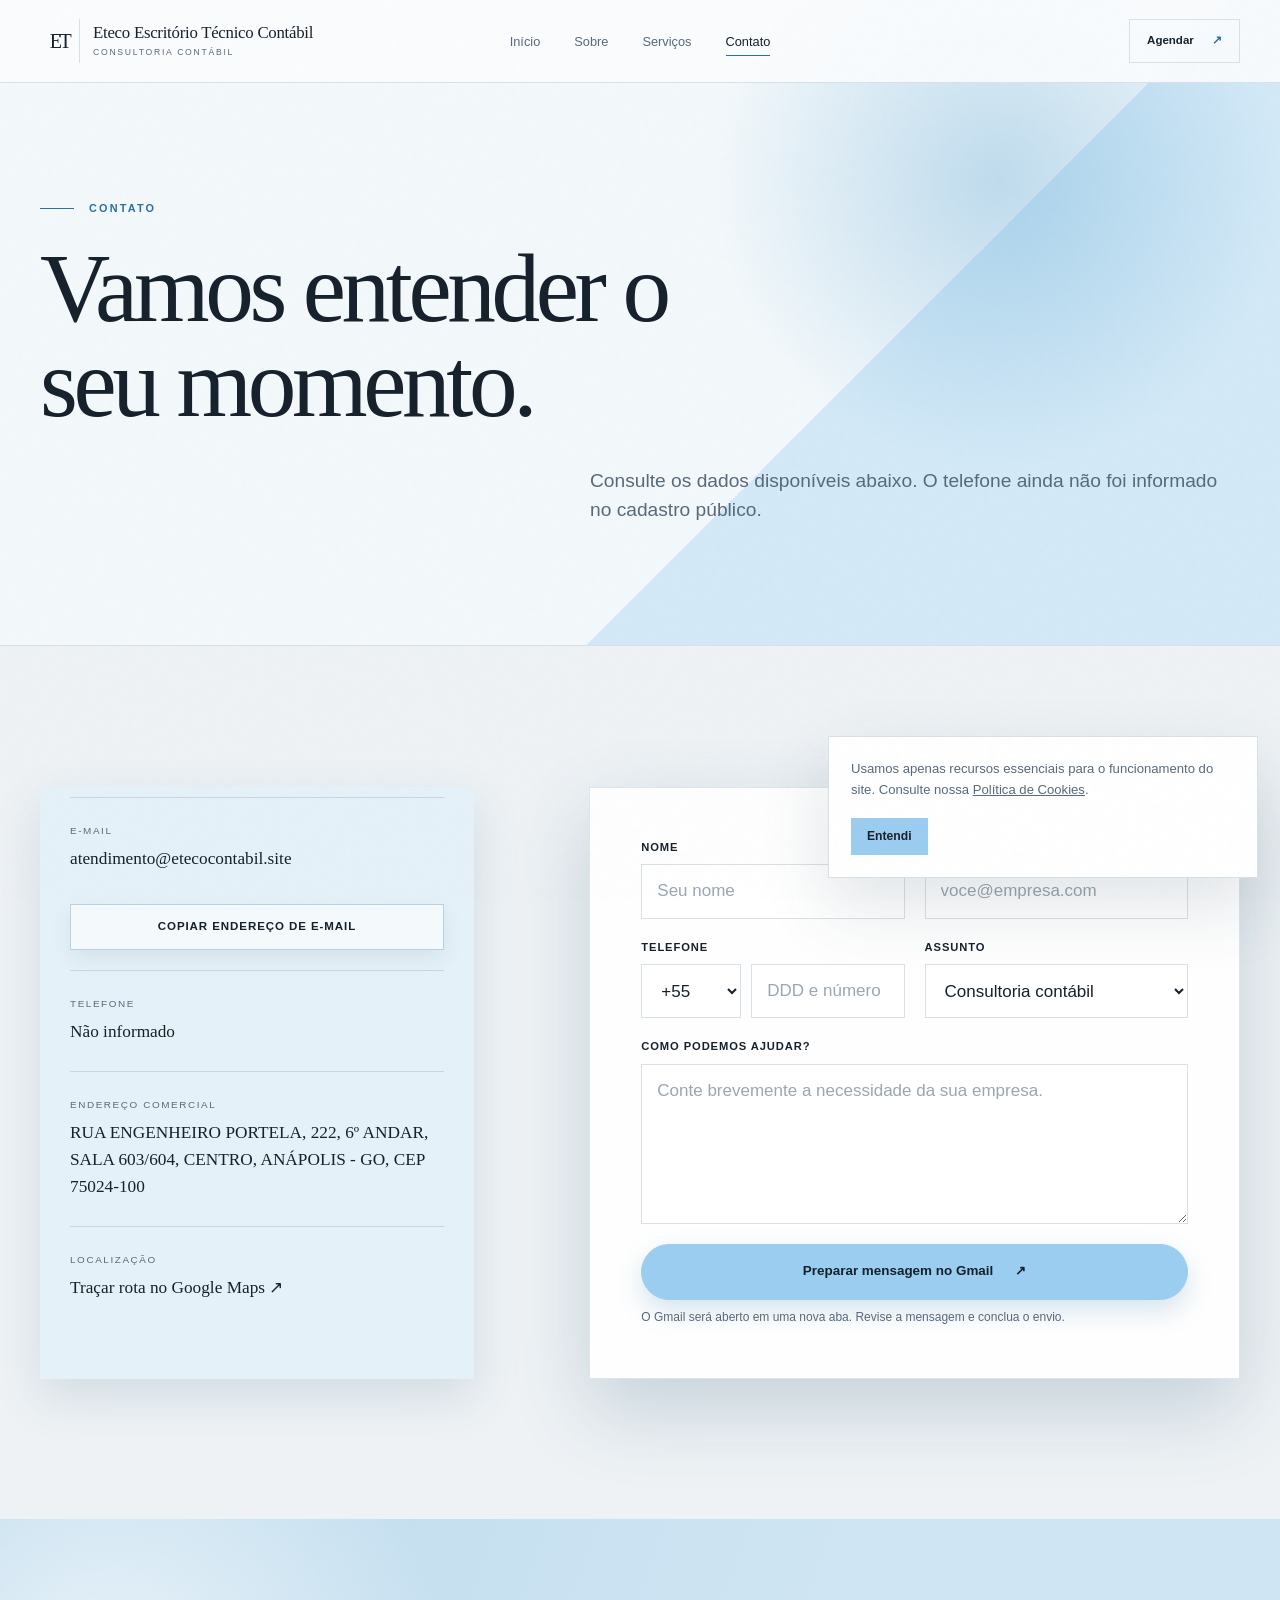
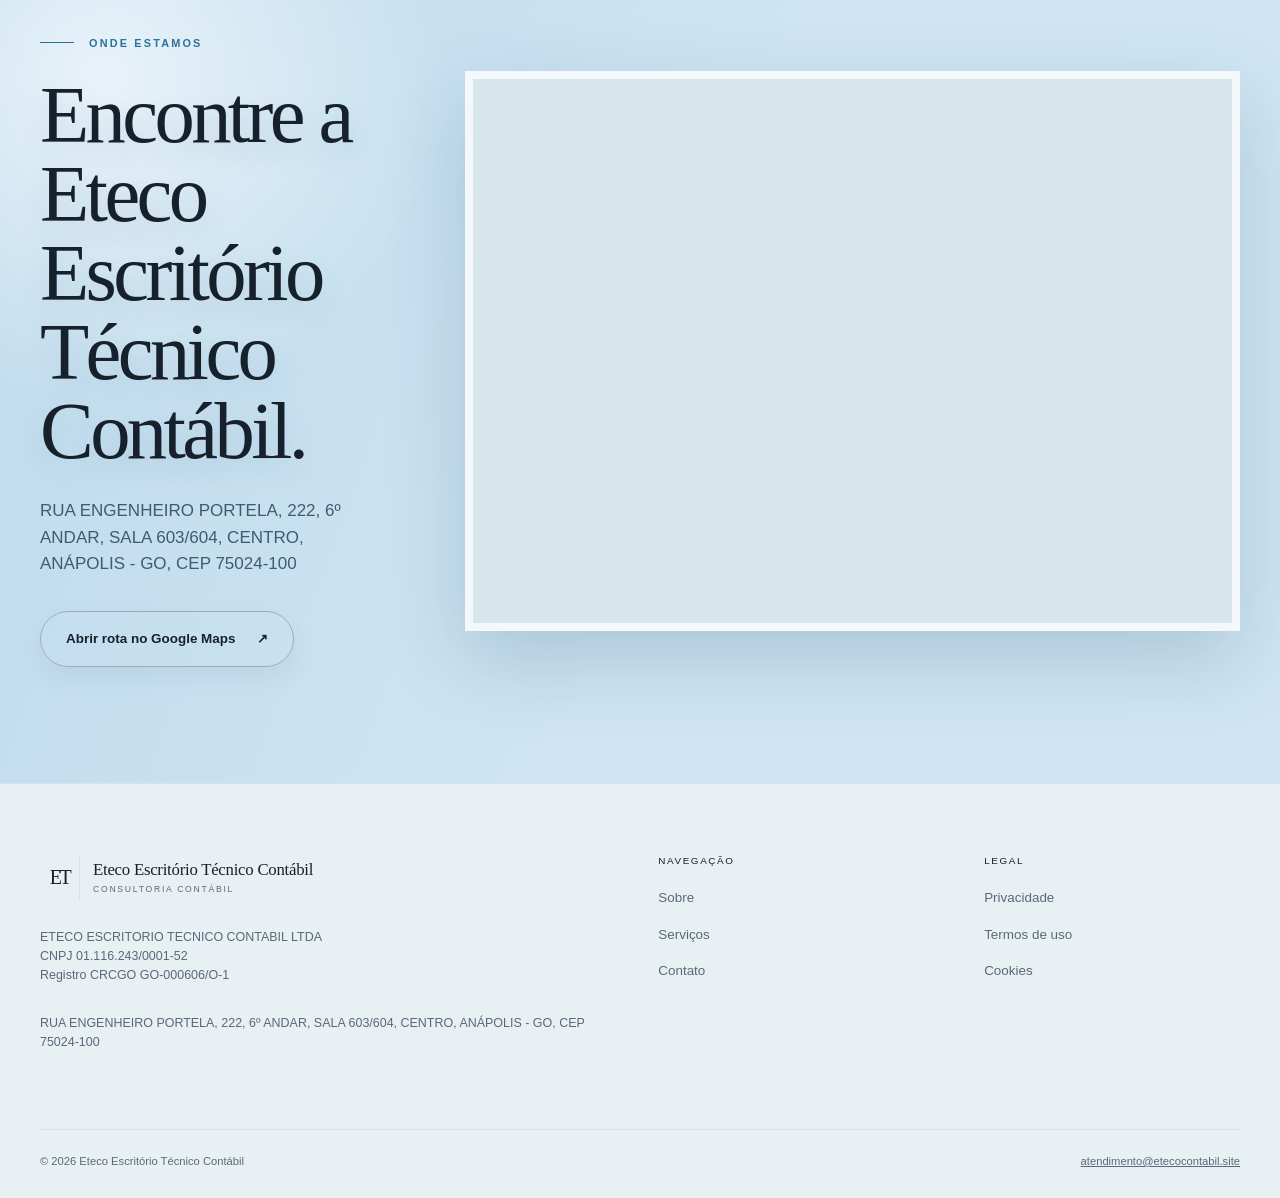
==== commit bc17ac5b: "Adiciona email de atendimento da Eteco" ====
--- a/contato.html
+++ b/contato.html
@@ -50,7 +50,7 @@
         <a
           class="header-contact"
           data-company-href="mailto"
-          href="contato.html"
+          href="mailto:atendimento@etecocontabil.site"
           >Agendar <span>↗</span></a
         >
       </div>
@@ -61,8 +61,8 @@
           <p class="kicker hero-reveal">Contato</p>
           <h1 class="hero-reveal">Vamos entender o seu momento.</h1>
           <p class="lede hero-reveal">
-            Consulte os dados disponíveis abaixo. O e-mail e o telefone ainda
-            não foram informados no cadastro público.
+            Consulte os dados disponíveis abaixo. O telefone ainda não foi
+            informado no cadastro público.
           </p>
         </div>
       </section>
@@ -71,12 +71,12 @@
           <div class="contact-direct" data-reveal>
             <a
               data-company-href="mailto"
-              href="contato.html"
+              href="mailto:atendimento@etecocontabil.site"
               target="_blank"
               rel="noopener"
               ><small>E-mail</small
               ><strong data-company="contato.emailExibicao"
-                >Não informado</strong
+                >atendimento@etecocontabil.site</strong
               ></a
             >
             <button class="contact-copy-button" type="button" data-copy-email>
@@ -250,9 +250,9 @@
           <span>© <span data-current-year>2026</span> Eteco Escritório Técnico Contábil</span
           ><a
             data-company-href="mailto"
-            href="contato.html"
+            href="mailto:atendimento@etecocontabil.site"
             data-company="contato.emailExibicao"
-            >Não informado</a
+            >atendimento@etecocontabil.site</a
           >
         </div>
       </div>
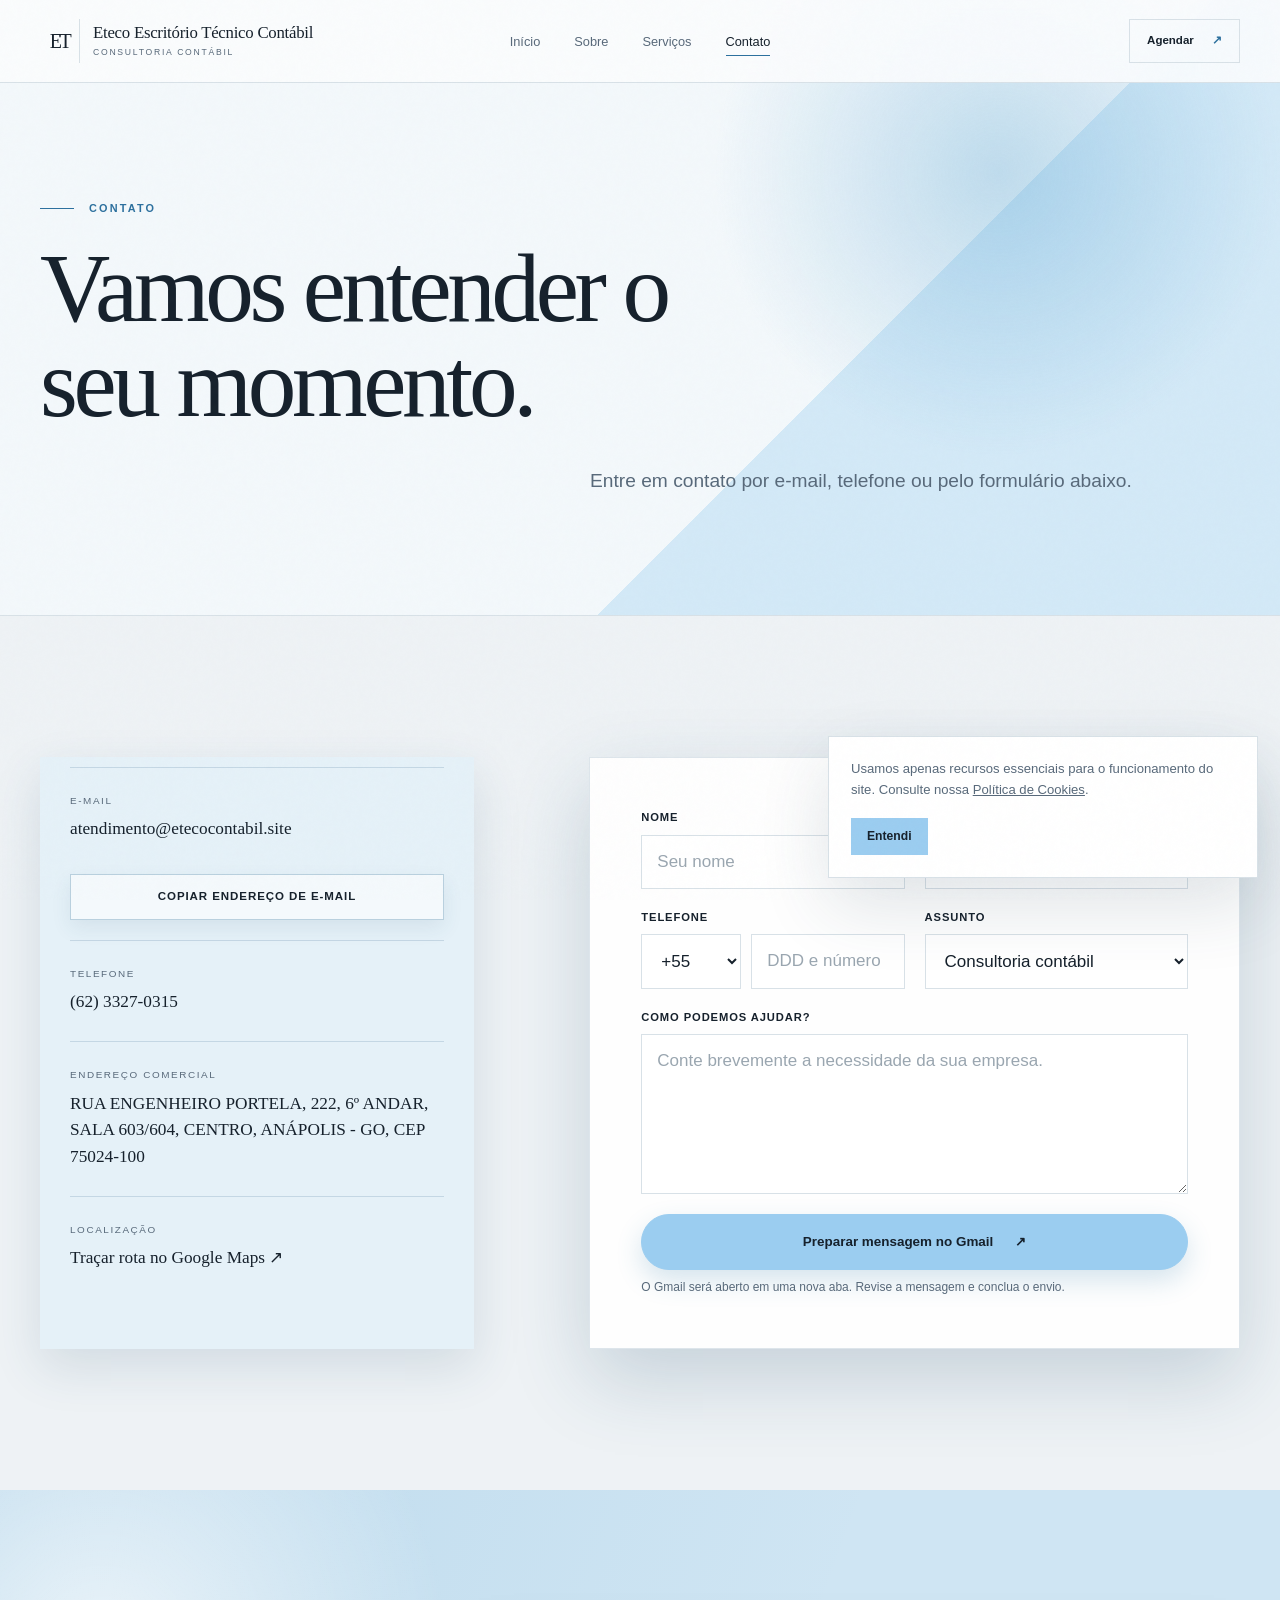
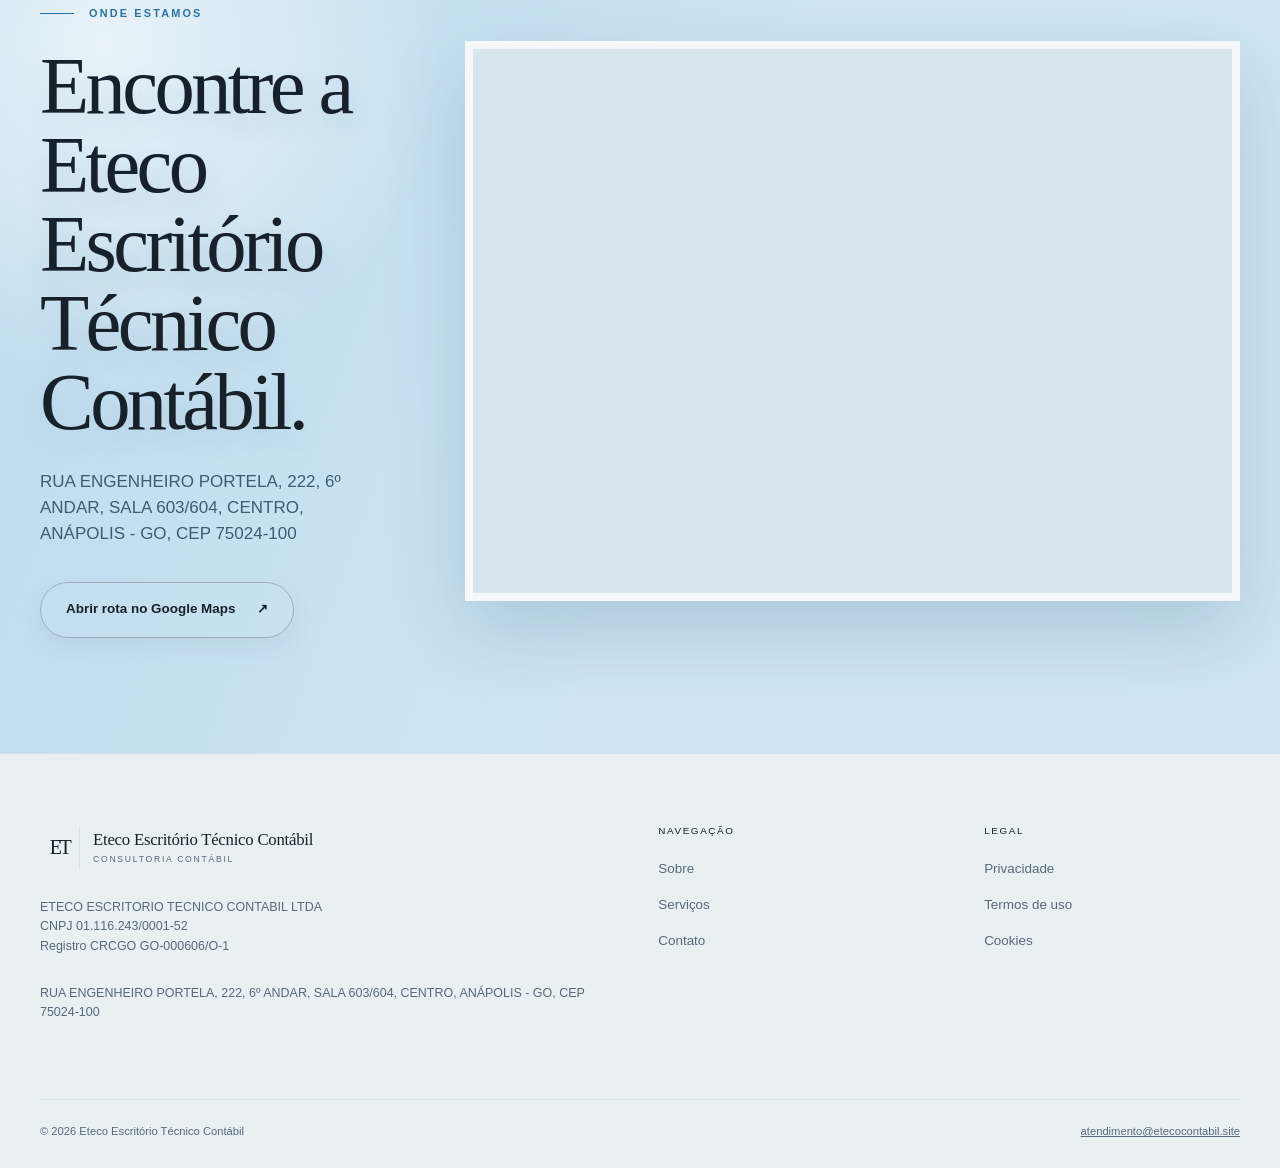
==== commit 555af7b0: "Adiciona telefone de contato da Eteco" ====
--- a/contato.html
+++ b/contato.html
@@ -61,8 +61,7 @@
           <p class="kicker hero-reveal">Contato</p>
           <h1 class="hero-reveal">Vamos entender o seu momento.</h1>
           <p class="lede hero-reveal">
-            Consulte os dados disponíveis abaixo. O telefone ainda não foi
-            informado no cadastro público.
+            Entre em contato por e-mail, telefone ou pelo formulário abaixo.
           </p>
         </div>
       </section>
@@ -82,10 +81,10 @@
             <button class="contact-copy-button" type="button" data-copy-email>
               Copiar endereço de e-mail
             </button>
-            <a data-company-href="tel" href="contato.html"
+            <a data-company-href="tel" href="tel:+556233270315"
               ><small>Telefone</small
               ><strong data-company="contato.telefone"
-                >Não informado</strong
+                >(62) 3327-0315</strong
               ></a
             >
             <address>
